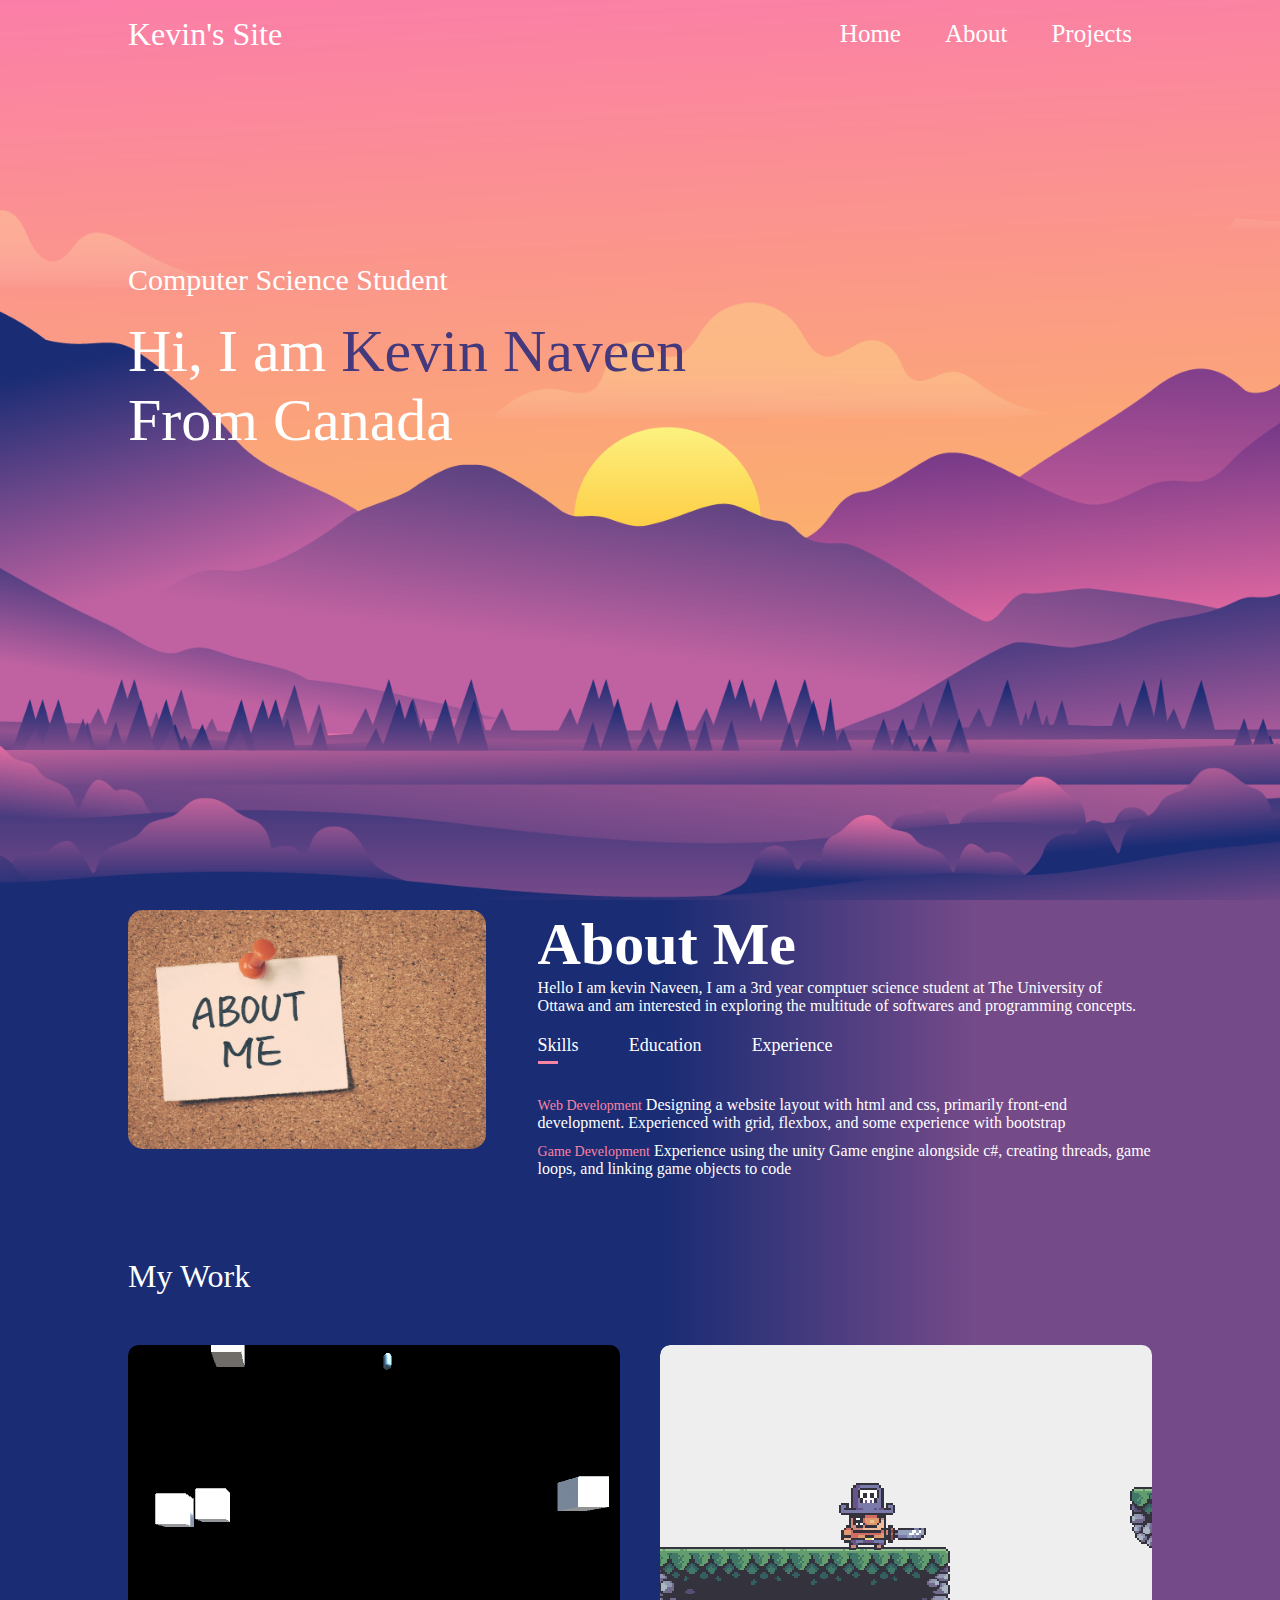
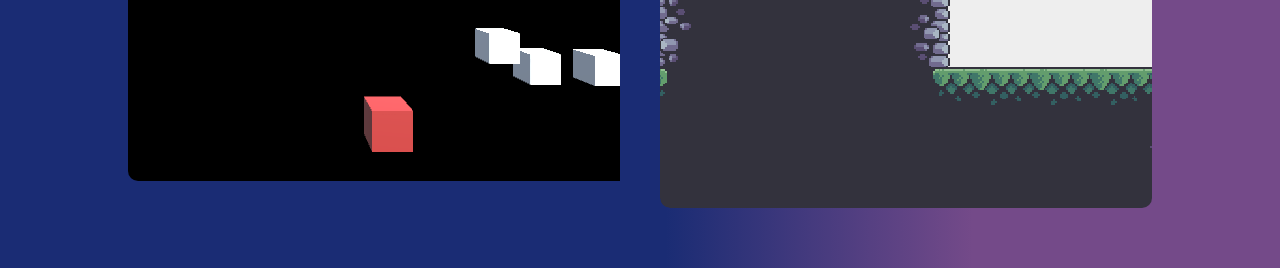
==== index.html @ f96f6b4a "Initial commit" ====
<!DOCTYPE html>
<html lang="en">

<head>
    <meta charset="UTF-8">
    <meta name="viewport" content="width=device-width, initial-scale=1.0">

    <title>Document</title>
    <link rel="stylesheet" href="style.css">
</head>

<body>
    <div id="header">
        <div class="container">
            <div id="nav-bar">
                <nav>
                    <h1 class="logo">Kevin's Site</h1>

                    <ul>
                        <li class="nav-item"><a href="index.html"> Home </a></li>
                        <li class="nav-item"><a href="#About"> About </a></li>
                        <li class="nav-item"><a href="#portfolio"> Projects </a></li>

                    </ul>
                </nav>

            </div>
            <div class="header-text">
                <p>Computer Science Student</p>
                <h1>Hi, I am <span>Kevin Naveen</span><br> From Canada</h1>
            </div>
        </div>
    </div>


    <!-- <section id="content-grid">
        <div class="container">
            <div class="grid">
                <div class="grid-item">Grid Item 1</div>
                <div class="grid-item">Grid Item 2</div>
                <div class="grid-item">Grid Item 3</div>
            
            </div>
        </div>
    </section>  -->

    <div id="About">
        <div class="container">
            <div class="row">
                <div class="about-col-1">
                    <img src="./Images/about-me.jpg" alt="About-me image">

                </div>
                <div class="about-col-2">
                    <h1 class="subtitle">About Me</h1>

                    <p>Hello I am kevin Naveen, I am a 3rd year comptuer science student at The University of Ottawa and
                        am interested in exploring the multitude of softwares and programming concepts. </p>
                    <div class="tabs">
                        <p class="tab-link link-active" onclick="opentab('skills')">Skills</p>
                        <p class="tab-link" onclick="opentab('experience')">Education</p>
                        <p class="tab-link" onclick="opentab('education')">Experience</p>
                    </div>
                    <div class="content-tab active-tab" id="skills">
                        <ul>

                            <li><span>Web Development</span> Designing a website layout with html and css, primarily
                                front-end development. Experienced with grid, flexbox, and some experience with
                                bootstrap</li>
                            <li><span>Game Development</span> Experience using the unity Game engine alongside c#,
                                creating threads, game loops, and linking game objects to code</li>
                        </ul>
                    </div>
                    <div class="content-tab" id="experience">
                        <ul>
                            <li><span>Emerdepot</span> Utilizing shopify to increase search engine optimization through
                                blogs and on-screen optimization. Filing orders through Zoho and eshipper to fullfill
                                them</li>

                        </ul>
                    </div>
                    <div class="content-tab" id="education">
                        <ul>
                            <li><span> Harbord Collegiate Institute</span> OSSD obtained with Harbord Lily Wolfsted
                                Award
                                given upon graduation</li>
                            <li><span> University of Ottawa</span> Currently enrolled in a bachelor of Computer Science
                                with co-op program, in year 3 of 4</li>

                        </ul>
                    </div>
                </div>

            </div>
        </div>
    </div>



    <div id="portfolio">
        <div class="container">
            <h1 class="sub-title">My Work</h1>
            <div class="work-list">
                <div class="work">

                    <img src="Images/SpaceShooterPrev.png" style="width: auto;max-height: 100%;" alt="">
                    <div class="layer">
                        <h3>2D Space Shooter Unity Game</h3>
                        <p>An application made with c# and the Unity game engine, a simple game involving a spawn
                            generator and multiple enemies. Currently work in progress</p>
                        <a href="https://github.com/Kevin-Nav07/Space-Shooting-Game"><img src="Images/link-icon.png"
                                alt="space shooter game image"></a>
                    </div>
                </div>
                <div class="work">

                    <img src="Images/PlatformerGamePrev.png" style="width: auto;max-height: 100%;">
                    <div class="layer">
                        <h3>2D Platformer Game</h3>
                        <p>2D rpg entirely built froms scratch using Java. Work in progress and currently last on
                            priority list</p>
                        <a href="https://github.com/Kevin-Nav07/MyPlatformerGame"><img src="Images/link-icon.png"
                                alt="platformer game image"></a>
                    </div>
                </div>

            </div>
            <!-- <a href="#" class="btn">See more</a> -->
        </div>
    </div>
</body>

<script>
    var tablinks = document.getElementsByClassName("tab-link");
    var tabcontents = document.getElementsByClassName("content-tab");
    function opentab(tabname) {
        for (tablink of tablinks) {
            tablink.classList.remove("link-active")

        }
        for (tabcontent of tabcontents) {
            tabcontent.classList.remove("active-tab")
        }
        event.currentTarget.classList.add("link-active");
        document.getElementById(tabname).classList.add("active-tab")
    }


</script>

</html>
---- style.css ----
* {
    margin: 0;
    padding: 0;
    font-family: 'Poppins', 'sans-serif';
    box-sizing: border-box;
    font-family: "Georgia";
    font-weight: lighter;

}

#header {
    width: 100%;
    height: 100vh;

    background-image: url(Images/bg-1.png);
    background-size: cover;
    background-position: center;
    /* horizontal and vertical centering*/
    background-repeat: no-repeat;
    position: relative;

}



body {
    background: rgb(26, 44, 116);
    background: linear-gradient(90deg, rgba(26, 44, 116, 1) 52%, rgba(116, 74, 137, 1) 76%);
    color: #fff;
}

.container {
    padding: 10px 10%;
    /* top: 0;
    left: 0;
    width: 100%;
    height: 100%;
    background: #19cfcc7a; */

}

nav {
    display: flex;
    align-items: center;
    justify-content: space-between;
    flex-wrap: wrap;




}

#nav-bar {}



.logo {
    font-size: 28;
}

nav ul li {
    display: inline-block;
    list-style: none;
    margin: 10px 20px;
}

nav ul li a {
    color: white;
    text-decoration: none;
    font-size: 25px;
    position: relative;
}

nav ul li a::after {
    content: '';
    width: 0;
    height: 3px;
    background: rgb(100, 84, 124);
    position: absolute;
    left: 0;
    bottom: -6px;
    transition: 0.5s;
}

nav ul li a:hover::after {
    width: 100%;

}

.header-text {
    margin-top: 20%;
    font-size: 30px;

}

.header-text h1 {
    font-size: 60px;
    margin-top: 20px;

}

.header-text h1 span {
    color: #45397e;
}

#content-grid {
    padding: 50px 0;
    background-color: #f8f8f8;
    /* Set background color for the grid section */
}

.grid {
    display: grid;
    grid-template-columns: repeat(3, 1fr);
    /* Create a 3-column grid */
    gap: 20px;
    /* Adjust the gap between grid items */
}

.grid-item {
    background-color: #fff;
    padding: 20px;
    border-radius: 10px;
    box-shadow: 0px 0px 10px rgba(0, 0, 0, 0.1);
    text-align: center;
}

/*    About section ..*/

#about {
    padding: 80px 0px;
    color: #fff;
}

.row {
    display: flex;
    justify-content: space-between;
    flex-wrap: wrap;
}

.about-col-1 {
    flex-basis: 35%;
}

.about-col-1 img {
    width: 100%;
    border-radius: 15px;
}

.about-col-2 {
    flex-basis: 60%;
}

.subtitle {
    font-size: 60px;
    font-weight: 600;
    color: white;

}

.tabs {
    display: flex;
    margin: 20px 0 40px;


}

.tab-link {
    margin-right: 50px;
    font-size: 18px;
    font-weight: 500;
    cursor: pointer;
    position: relative;
}

.tab-link::after {
    content: '';
    width: 0;
    height: 3px;
    background: #fb83a2;
    position: absolute;
    left: 0;
    bottom: -8px;
    transition: 0.5s;
}

.tab-link.link-active::after {
    width: 50%;
}

.content-tab ul li {
    list-style: none;
    margin: 10px 0;
}

.content-tab ul li span {
    color: #fb83a2;
    font-size: 14px;
}

.content-tab {
    display: none;
}

.content-tab.active-tab {
    display: block;

}



/*Portfolio*/

#portfolio {
    padding: 50px 0;
}

.work-list {
    display: grid;
    grid-template-columns: repeat(auto-fit, minmax(250px, 1fr));
    grid-gap: 40px;
    margin-top: 50px;
}

.work {
    border-radius: 10px;
    position: relative;
    overflow: hidden;
}

.work img {
    width: 100%;
    border-radius: 10px;
    display: block;
    transition: transform 0.5s;
}

.layer {
    width: 100%;
    height: 0;
    background: linear-gradient(#44397ecd, #fb83a2);
    border-radius: 10px;
    position: absolute;
    left: 0;
    bottom: 0;
    overflow: hidden;
    display: flex;
    align-items: center;
    justify-content: center;
    flex-direction: column;
    padding: 0 40px;
    text-align: center;
    font-size: 14px;
    transition: height 0.5s;


}

.layer h3 {
    font-weight: 500;
    margin-bottom: 20px;

}

.layer a {
    margin-top: 20px;
    color: #fb83a2;
    text-decoration: none;
    font-size: 18px;
    line-height: 60px;
    background: white;
    width: 60px;
    height: 60px;
    border-radius: 50%;
    text-align: center;

}

.work:hover img {
    transform: scale(1.1);
}

.work:hover .layer {
    height: 100%;
}

.btn {
    display: block;
    margin: 50px auto;
    width: fit-content;
    border: 1px solid #fb83a2;
    padding: 14px 50px;
    border-radius: 6px;
    text-decoration: none;
    color: white;
    transition: backgorund 0.5s;
}

.btn:hover {
    background: #fb83a2;

}
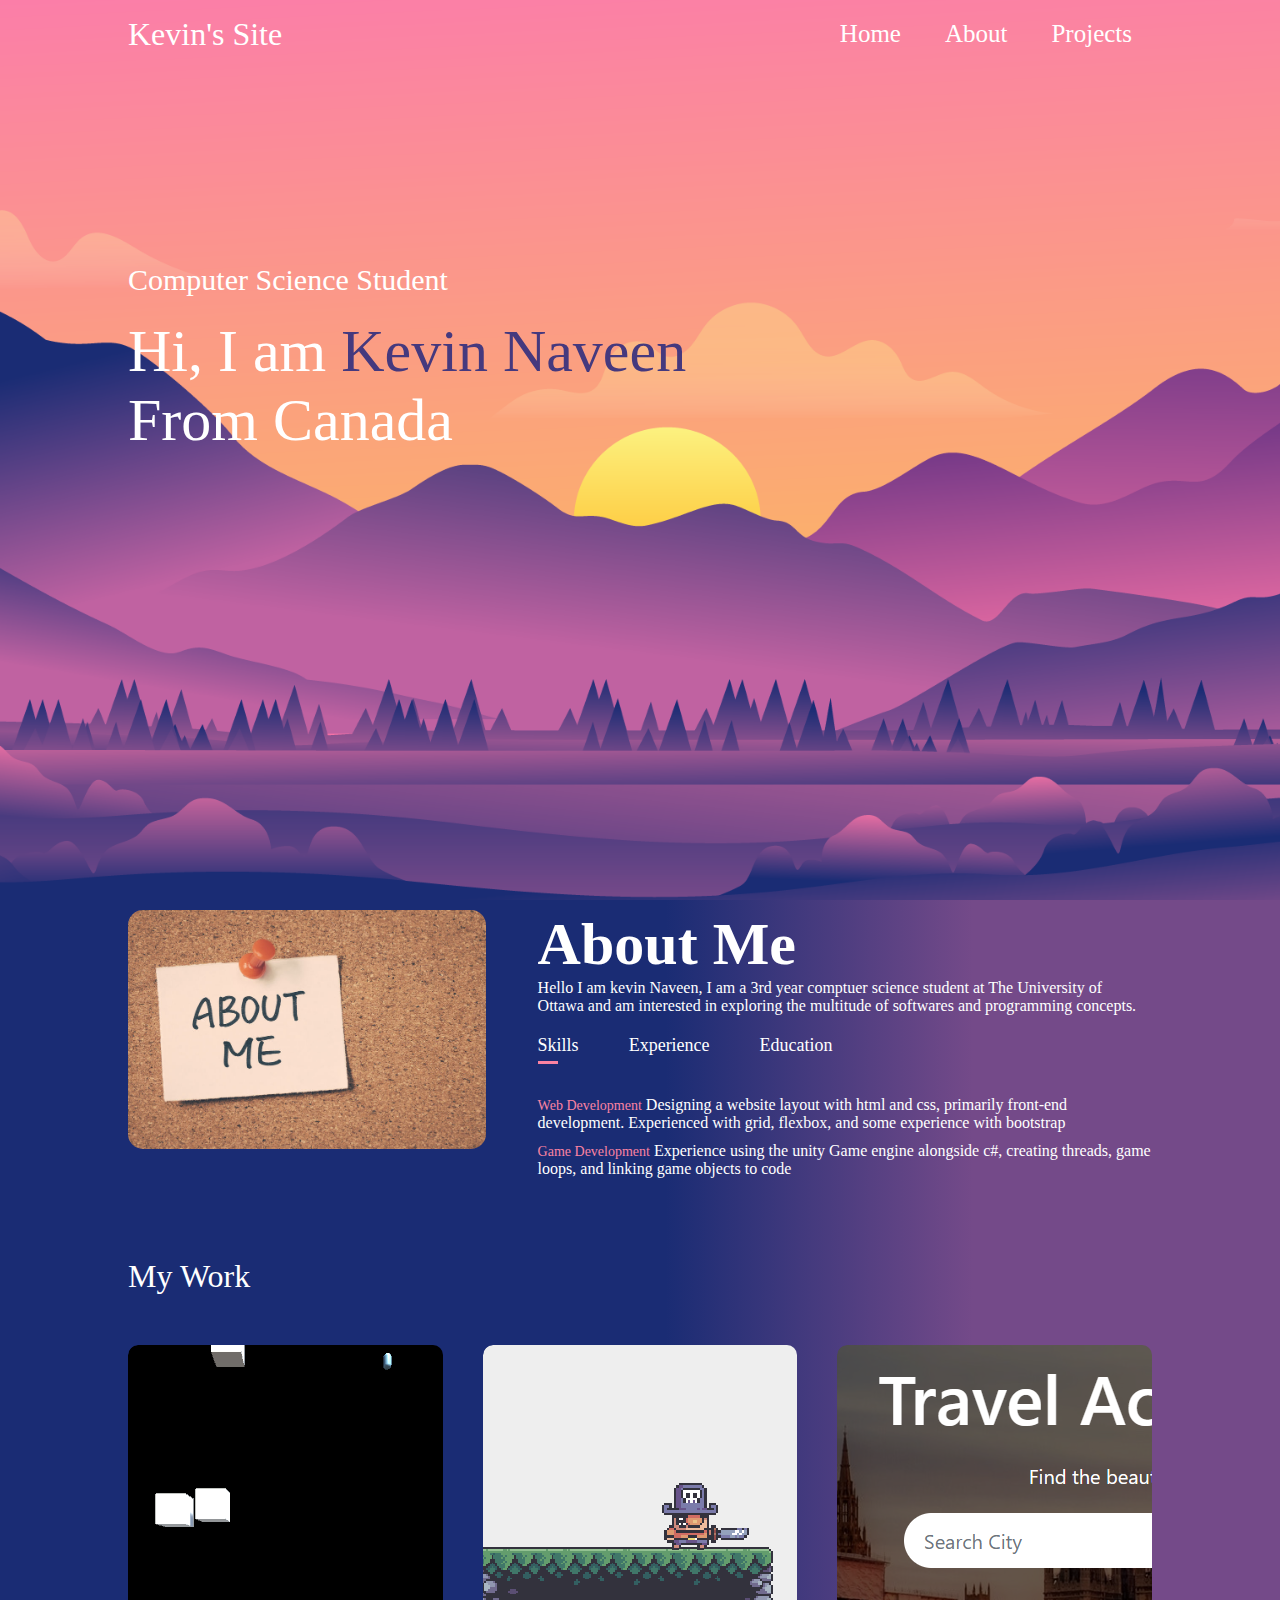
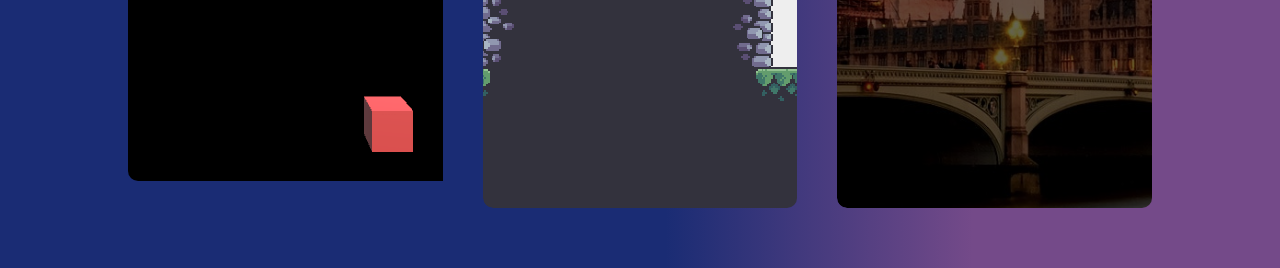
==== commit 70bc13e4: "Swapped Education and Experience and added a new personal project" ====
--- a/index.html
+++ b/index.html
@@ -58,8 +58,8 @@
                         am interested in exploring the multitude of softwares and programming concepts. </p>
                     <div class="tabs">
                         <p class="tab-link link-active" onclick="opentab('skills')">Skills</p>
-                        <p class="tab-link" onclick="opentab('experience')">Education</p>
-                        <p class="tab-link" onclick="opentab('education')">Experience</p>
+                        <p class="tab-link" onclick="opentab('experience')">Experience</p>
+                        <p class="tab-link" onclick="opentab('education')">Education</p>
                     </div>
                     <div class="content-tab active-tab" id="skills">
                         <ul>
@@ -123,6 +123,17 @@
                                 alt="platformer game image"></a>
                     </div>
                 </div>
+                <div class="work">
+
+                    <img src="Images/ENG-travel-site-prev.png" style="width: auto;max-height: 100%;" alt="">
+                    <div class="layer">
+                        <h3>Front-End England Travel Website</h3>
+                        <p>A front-end website detailing travel tips for the country of England using html, css, and the
+                            Bootstrap API</p>
+                        <a href="https://kevin-nav07.github.io/England_Travel_Website"><img src="Images/link-icon.png"
+                                alt="space shooter game image"></a>
+                    </div>
+                </div>
 
             </div>
             <!-- <a href="#" class="btn">See more</a> -->
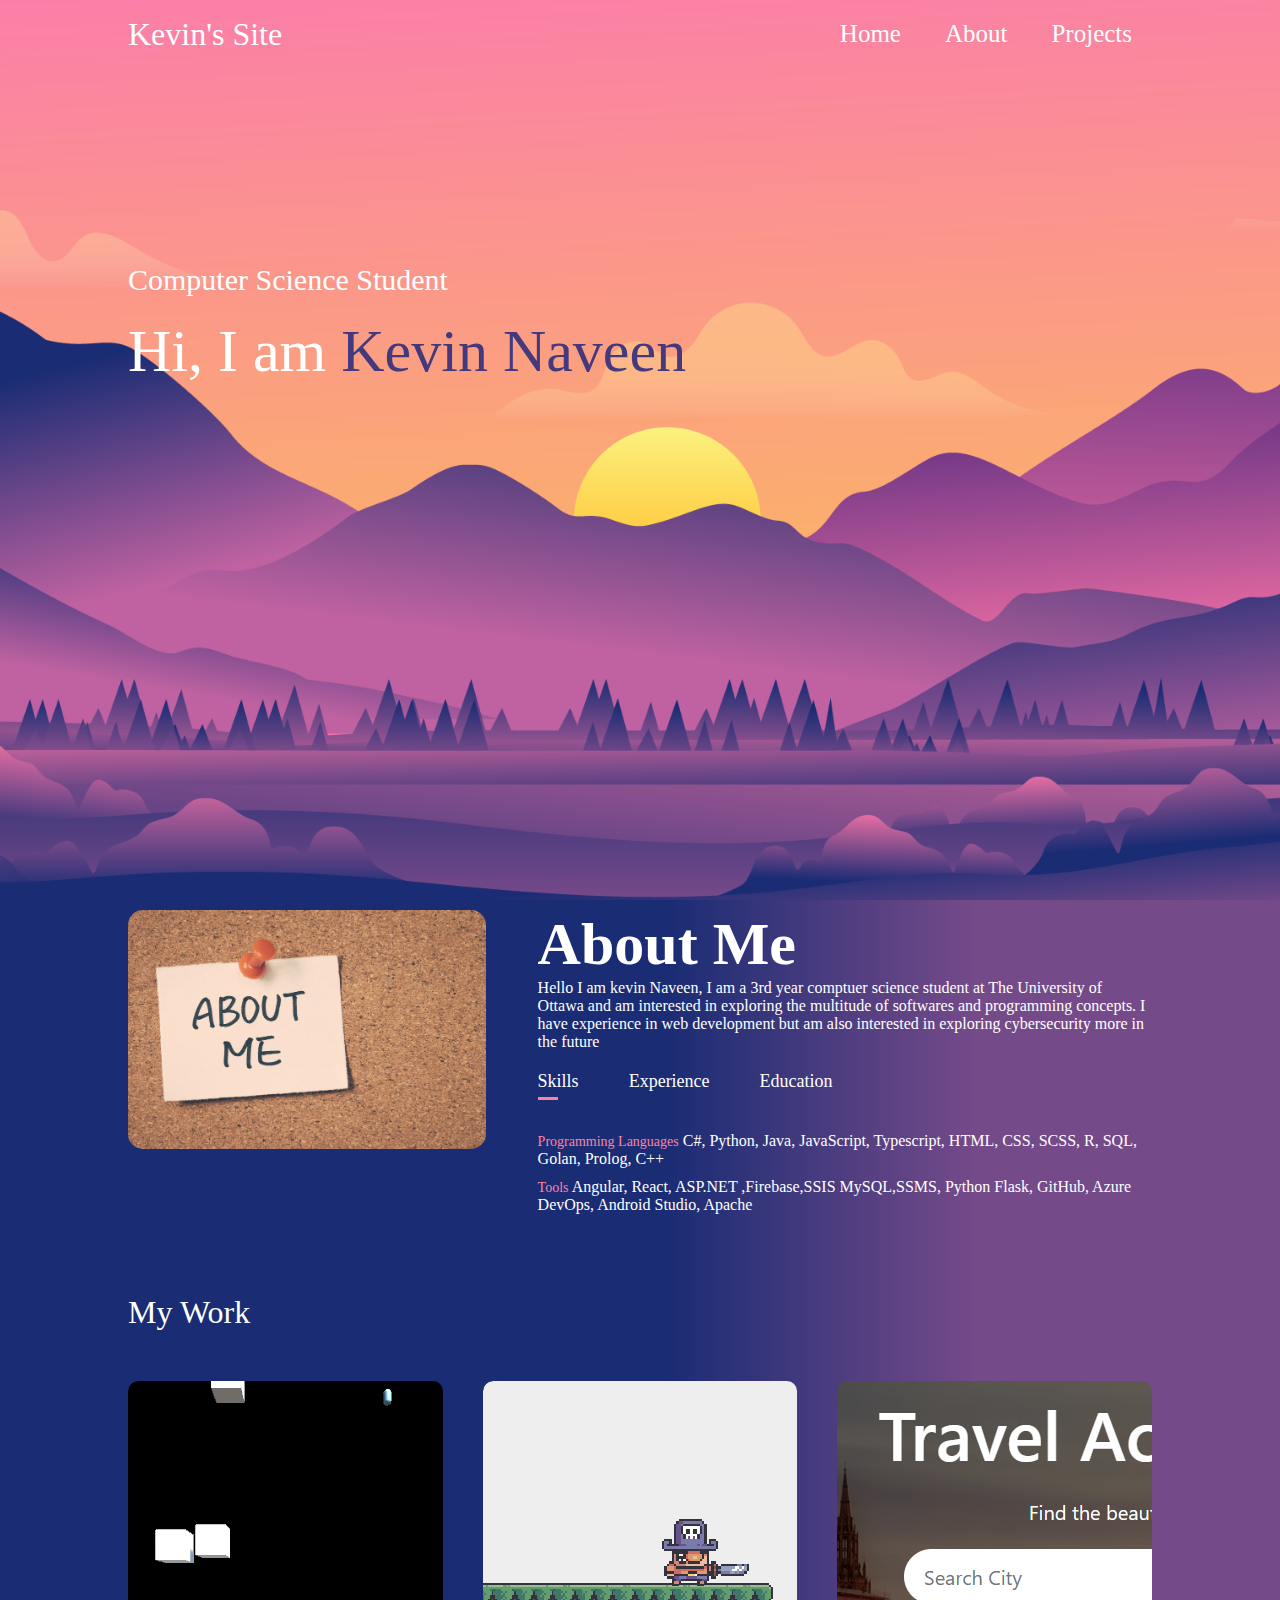
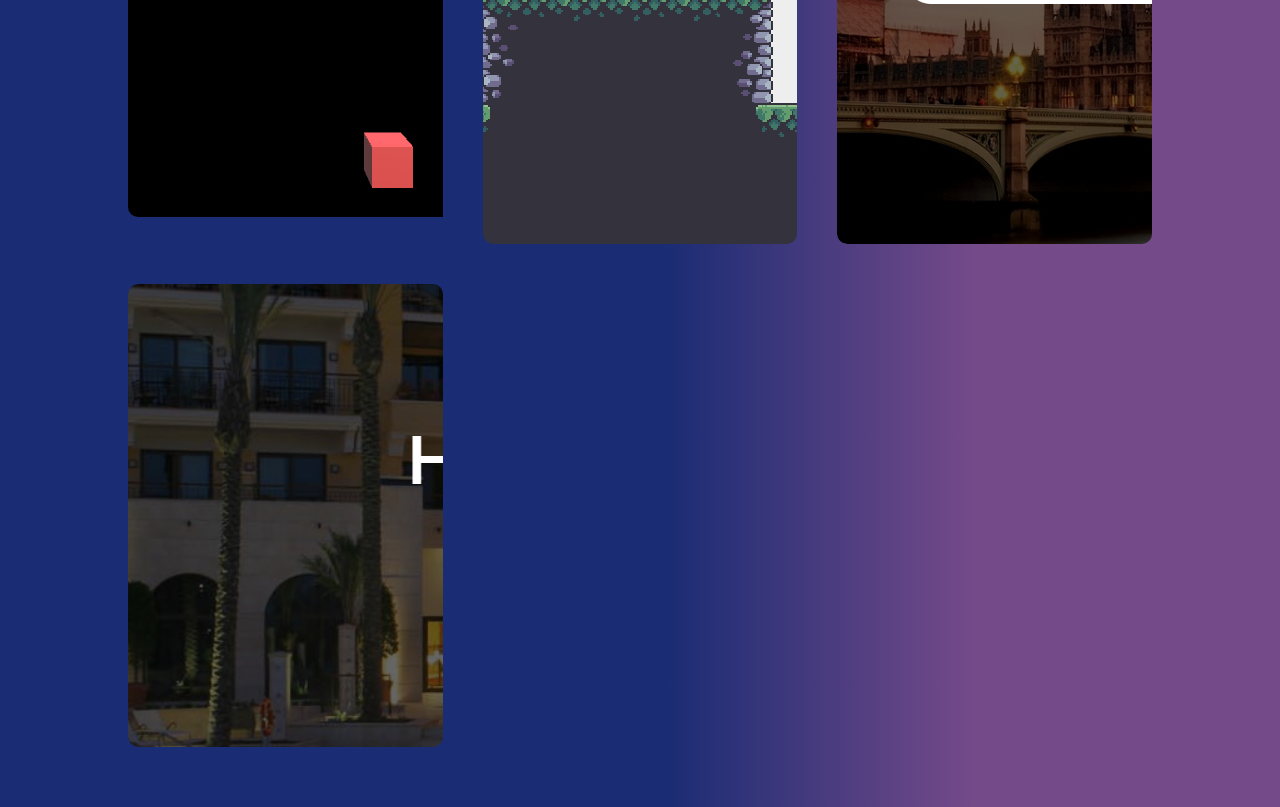
==== commit 6672c390: "added hotel project to list" ====
--- a/index.html
+++ b/index.html
@@ -27,7 +27,7 @@
             </div>
             <div class="header-text">
                 <p>Computer Science Student</p>
-                <h1>Hi, I am <span>Kevin Naveen</span><br> From Canada</h1>
+                <h1>Hi, I am <span>Kevin Naveen</span></h1>
             </div>
         </div>
     </div>
@@ -55,7 +55,9 @@
                     <h1 class="subtitle">About Me</h1>
 
                     <p>Hello I am kevin Naveen, I am a 3rd year comptuer science student at The University of Ottawa and
-                        am interested in exploring the multitude of softwares and programming concepts. </p>
+                        am interested in exploring the multitude of softwares and programming concepts. I have
+                        experience in web development but am also interested in exploring cybersecurity more in the
+                        future </p>
                     <div class="tabs">
                         <p class="tab-link link-active" onclick="opentab('skills')">Skills</p>
                         <p class="tab-link" onclick="opentab('experience')">Experience</p>
@@ -64,11 +66,12 @@
                     <div class="content-tab active-tab" id="skills">
                         <ul>
 
-                            <li><span>Web Development</span> Designing a website layout with html and css, primarily
-                                front-end development. Experienced with grid, flexbox, and some experience with
-                                bootstrap</li>
-                            <li><span>Game Development</span> Experience using the unity Game engine alongside c#,
-                                creating threads, game loops, and linking game objects to code</li>
+                            <li><span>Programming Languages</span> C#, Python, Java, JavaScript, Typescript, HTML, CSS,
+                                SCSS, R, SQL, Golan,
+                                Prolog, C++</li>
+                            <li><span>Tools</span> Angular, React, ASP.NET ,Firebase,SSIS MySQL,SSMS, Python Flask,
+                                GitHub, Azure DevOps,
+                                Android Studio, Apache</li>
                         </ul>
                     </div>
                     <div class="content-tab" id="experience">
@@ -77,6 +80,15 @@
                                 blogs and on-screen optimization. Filing orders through Zoho and eshipper to fullfill
                                 them</li>
 
+                            <li><span>Privy Council Office</span> Working on the ASG team, I worked on two projects in
+                                my time at PCO.
+                                The first was a web-based project usiing Angular and ASP.NET Core.
+                                The second was an automation project using SSIS to perform an ETL</li>
+
+                            <li><span>Transportation Safety Board of Canada</span> In my time at The Transportation
+                                Safety Board of Canada,
+                                I created accident/incident reports with PowerBI while performing data transformations
+                                with DAX calculations</li>
                         </ul>
                     </div>
                     <div class="content-tab" id="education">
@@ -128,12 +140,26 @@
                     <img src="Images/ENG-travel-site-prev.png" style="width: auto;max-height: 100%;" alt="">
                     <div class="layer">
                         <h3>Front-End England Travel Website</h3>
-                        <p>A front-end website detailing travel tips for the country of England using html, css, and the
-                            Bootstrap API</p>
-                        <a href="https://kevin-nav07.github.io/England_Travel_Website"><img src="Images/link-icon.png"
-                                alt="space shooter game image"></a>
+                        <p>A front-end website detailing travel tips for the country of England using html, css</p>
+                        <a href="https://github.com/Kevin-Nav07/England_Travel_Website"><img src="Images/link-icon.png"
+                                alt="England travel website image"></a>
                     </div>
                 </div>
+
+
+                <div class="work">
+
+                    <img src="Images/hotel_booking.png" style="width: auto;max-height: 100%;" alt="">
+                    <div class="layer">
+                        <h3>Hotel Booking Site</h3>
+                        <p>A website for booking hotel rooms and managing hotels with branches utilizing front end html
+                            and css as well as the Python Flask framework and hosted on a local SQL database</p>
+                        <a href="https://github.com/Kevin-Nav07/HOTEL_PROJECT"><img src="Images/link-icon.png"
+                                alt="Hotel booking site image"></a>
+                    </div>
+                </div>
+
+
 
             </div>
             <!-- <a href="#" class="btn">See more</a> -->
